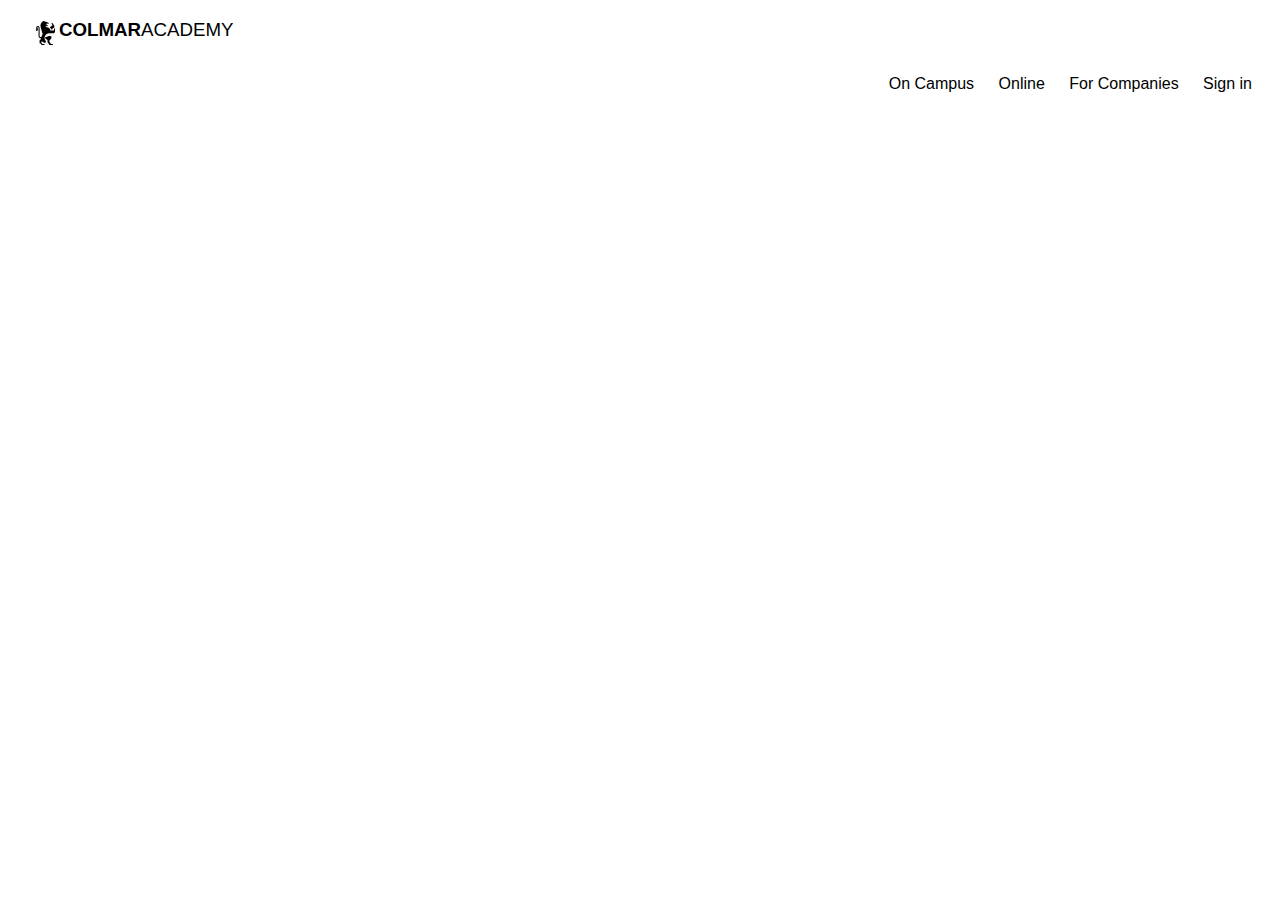
==== 2-colmar/index-colmar.html @ 41a8f4df "Start colmar project" ====
<!DOCTYPE html>
<html>
    <head>
        <meta charset="utf-8">
        <meta http-equiv="X-UA-Compatible" content="IE=edge">
        <title>Colmar</title>
        <meta name="description" content="">
        <meta name="viewport" content="width=device-width, initial-scale=1">
        <link rel="stylesheet" href="./resources/index-colmar.css">
    </head>
    <body>
        <header>
            <img src="./resources/images/ic-logo.svg"/>
            <h3>Colmar<b>Academy</b></h3>
            <ul>
                <li>On Campus</li>
                <li>Online</li>
                <li>For Companies</li>
                <li>Sign in</li>
            </ul>
        </header>
    </body>
</html>
---- 2-colmar/resources/index-colmar.css ----
html{
    font-size: 16px;
    font-family: Helvetica;
}

header{
    height: 4rem;
}

header img{
    margin-left: 1.5rem;
    float: left;
}

header h3{
    text-transform: uppercase;
}

header ul{
    float: right;
}

header li{
    display: flex;
    display: inline-block;
    justify-content: space-between;
    margin-right: 1.25rem;
}

header b{
    font-weight: 100;
}
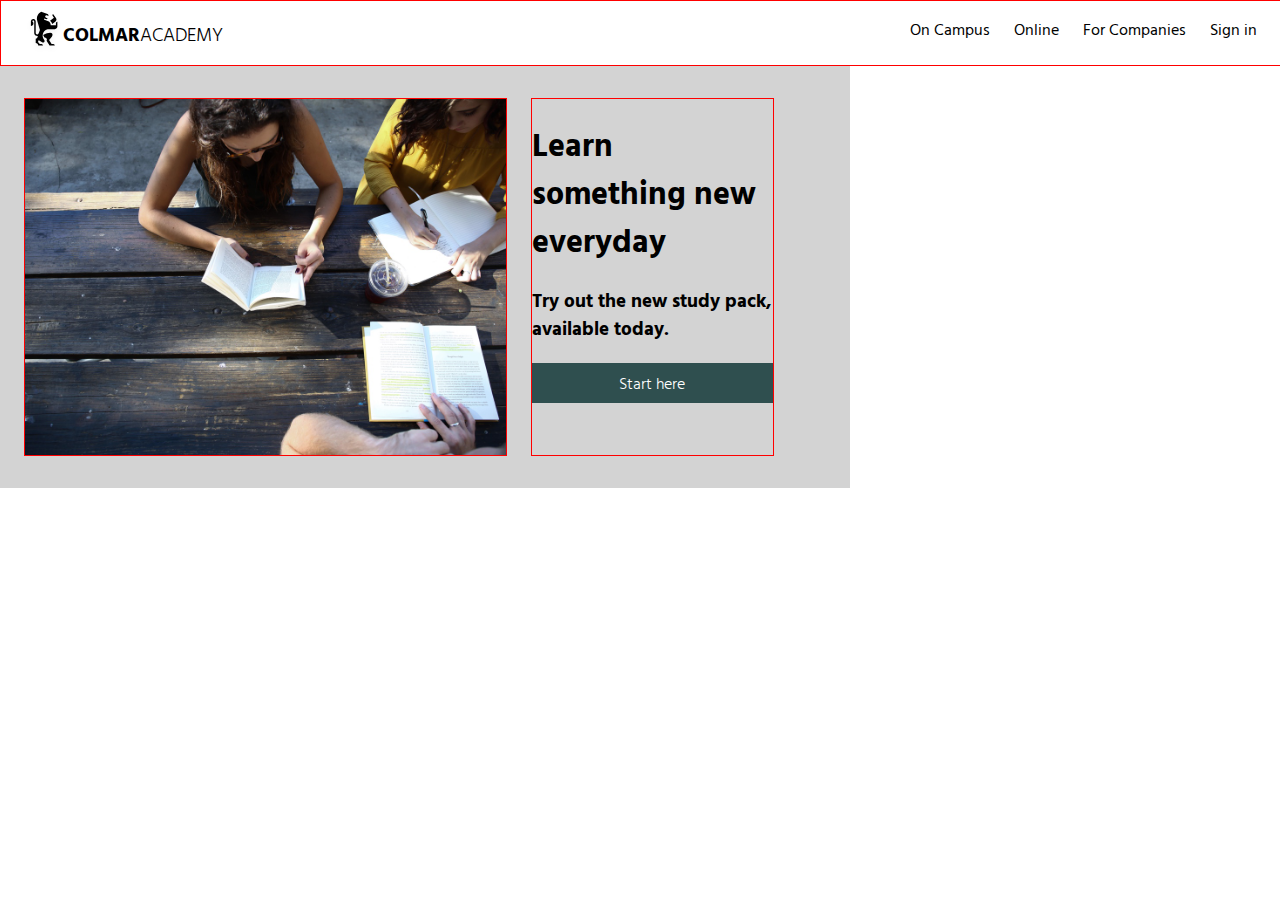
==== commit 610b8372: "felx" ====
--- a/2-colmar/index-colmar.html
+++ b/2-colmar/index-colmar.html
@@ -7,6 +7,7 @@
         <meta name="description" content="">
         <meta name="viewport" content="width=device-width, initial-scale=1">
         <link rel="stylesheet" href="./resources/index-colmar.css">
+        <link href="https://fonts.googleapis.com/css?family=Biryani:400,800,900|Hind+Vadodara:400,600" rel="stylesheet">
     </head>
     <body>
         <header>
@@ -19,5 +20,13 @@
                 <li>Sign in</li>
             </ul>
         </header>
+        <section class="top">
+            <img src="resources/images/banner.jpg"/>
+            <div class="aside-text">
+                <h1>Learn something new everyday</h1>
+                <h3>Try out the new study pack, available today.</h3>
+                <h4>Start here</h4>
+            </div>
+        </section>
     </body>
 </html>--- a/2-colmar/resources/index-colmar.css
+++ b/2-colmar/resources/index-colmar.css
@@ -1,32 +1,75 @@
 html{
     font-size: 16px;
-    font-family: Helvetica;
+    font-family: 'Hind Vadodara', sans-serif;
 }
+body {
+    margin: 0px 0px 0px 0px;
+  }
 
 header{
     height: 4rem;
+    border: solid 1px red;
+    width: 100%;
+    position: sticky;
 }
 
 header img{
-    margin-left: 1.5rem;
+    margin: 0.5rem 0rem 0.5rem 1.5rem;
+    height: 70%;
     float: left;
 }
 
 header h3{
     text-transform: uppercase;
+    display: inline-block;
 }
 
 header ul{
     float: right;
+    margin-right: 1.5rem;
+    height: 100%;
+
 }
 
 header li{
     display: flex;
     display: inline-block;
-    justify-content: space-between;
-    margin-right: 1.25rem;
+    margin-left: 1.25rem;
+    
 }
 
 header b{
     font-weight: 100;
-}+}
+
+.top{
+    background-color: lightgray;
+    padding: 2rem 1.5rem;
+    display: flex;
+
+}
+
+.top img{
+    width: 60%;
+    display: inline-block;
+    border: solid 1px red;
+    margin-right: 1.5rem;
+}
+
+.aside-text{
+    width: 30%;
+    display: inline-block;
+    border: solid 1px red;
+}
+
+.aside-text h4{
+    background-color: darkslategrey;
+    padding: 0.5rem 0;
+    text-align: center;
+    color: white;
+    font-weight: 50;
+}
+
+.aside-text h1{
+    font-weight: 700;
+}
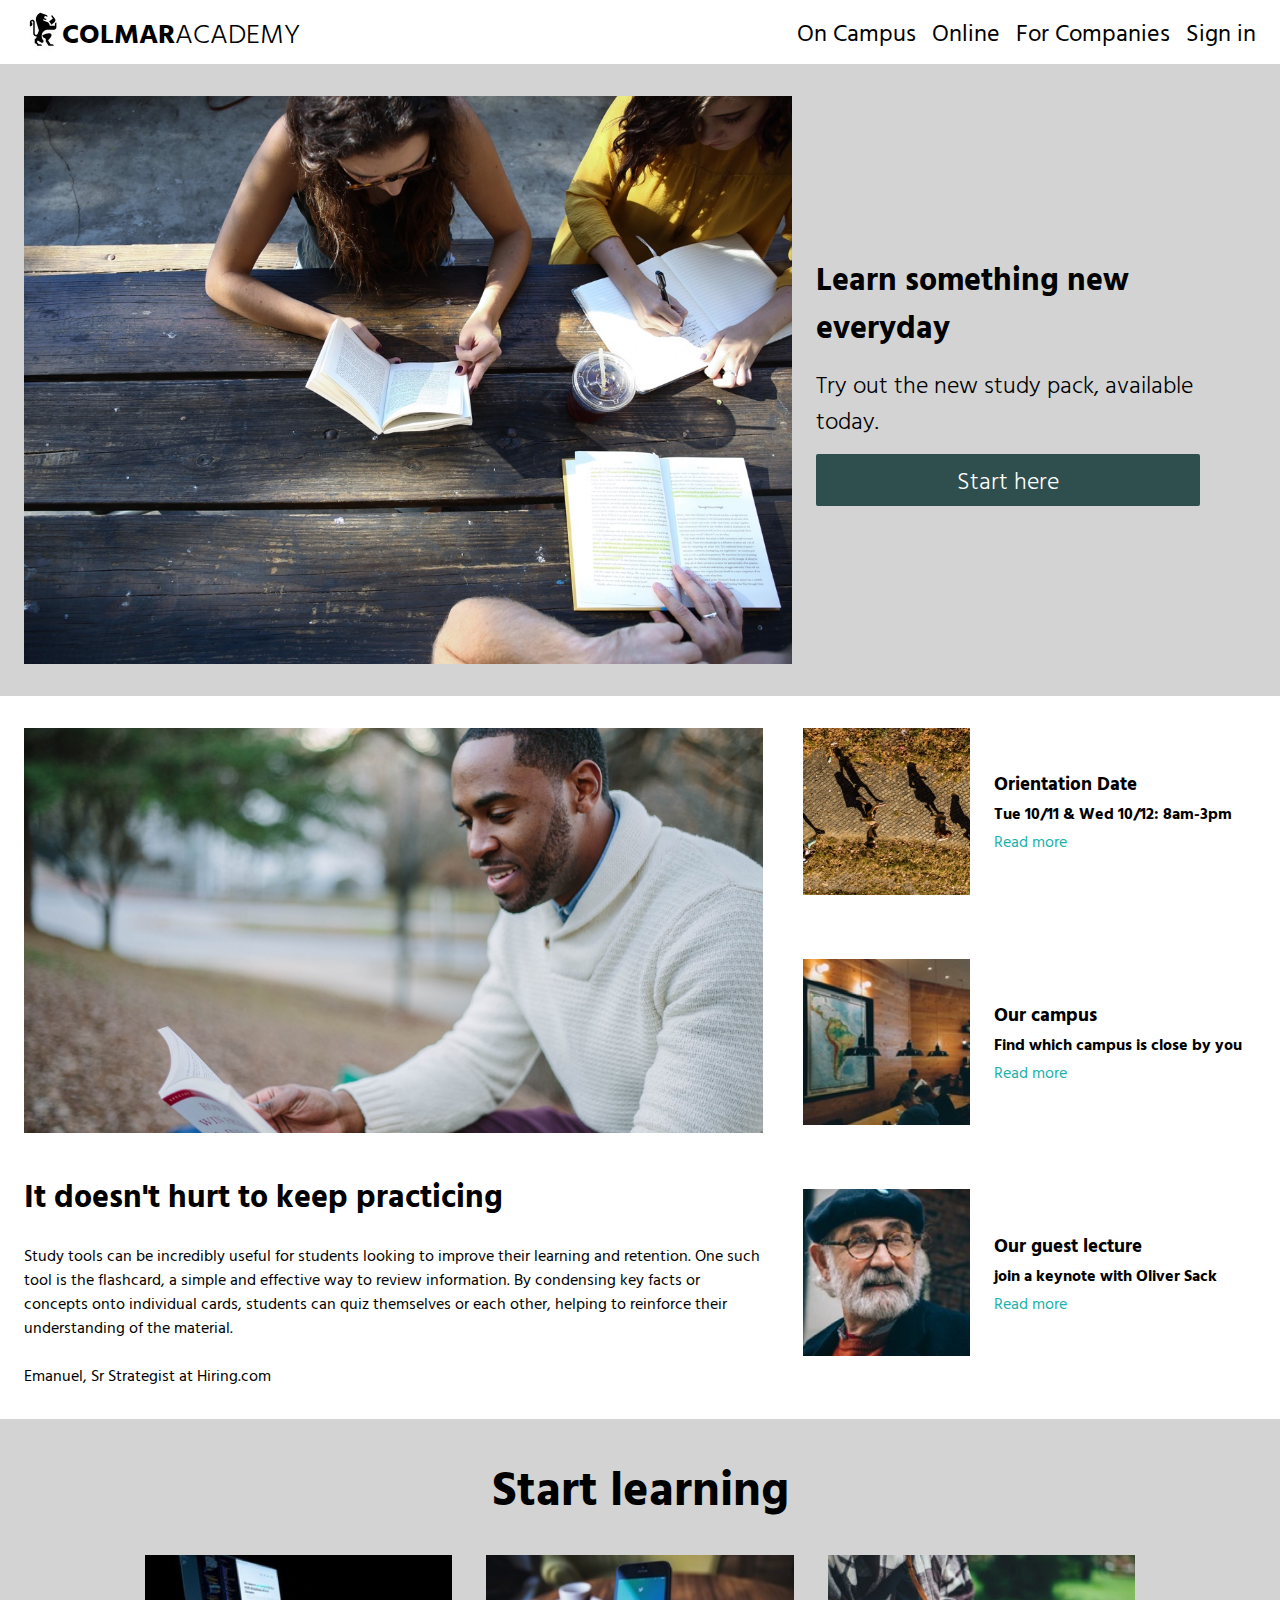
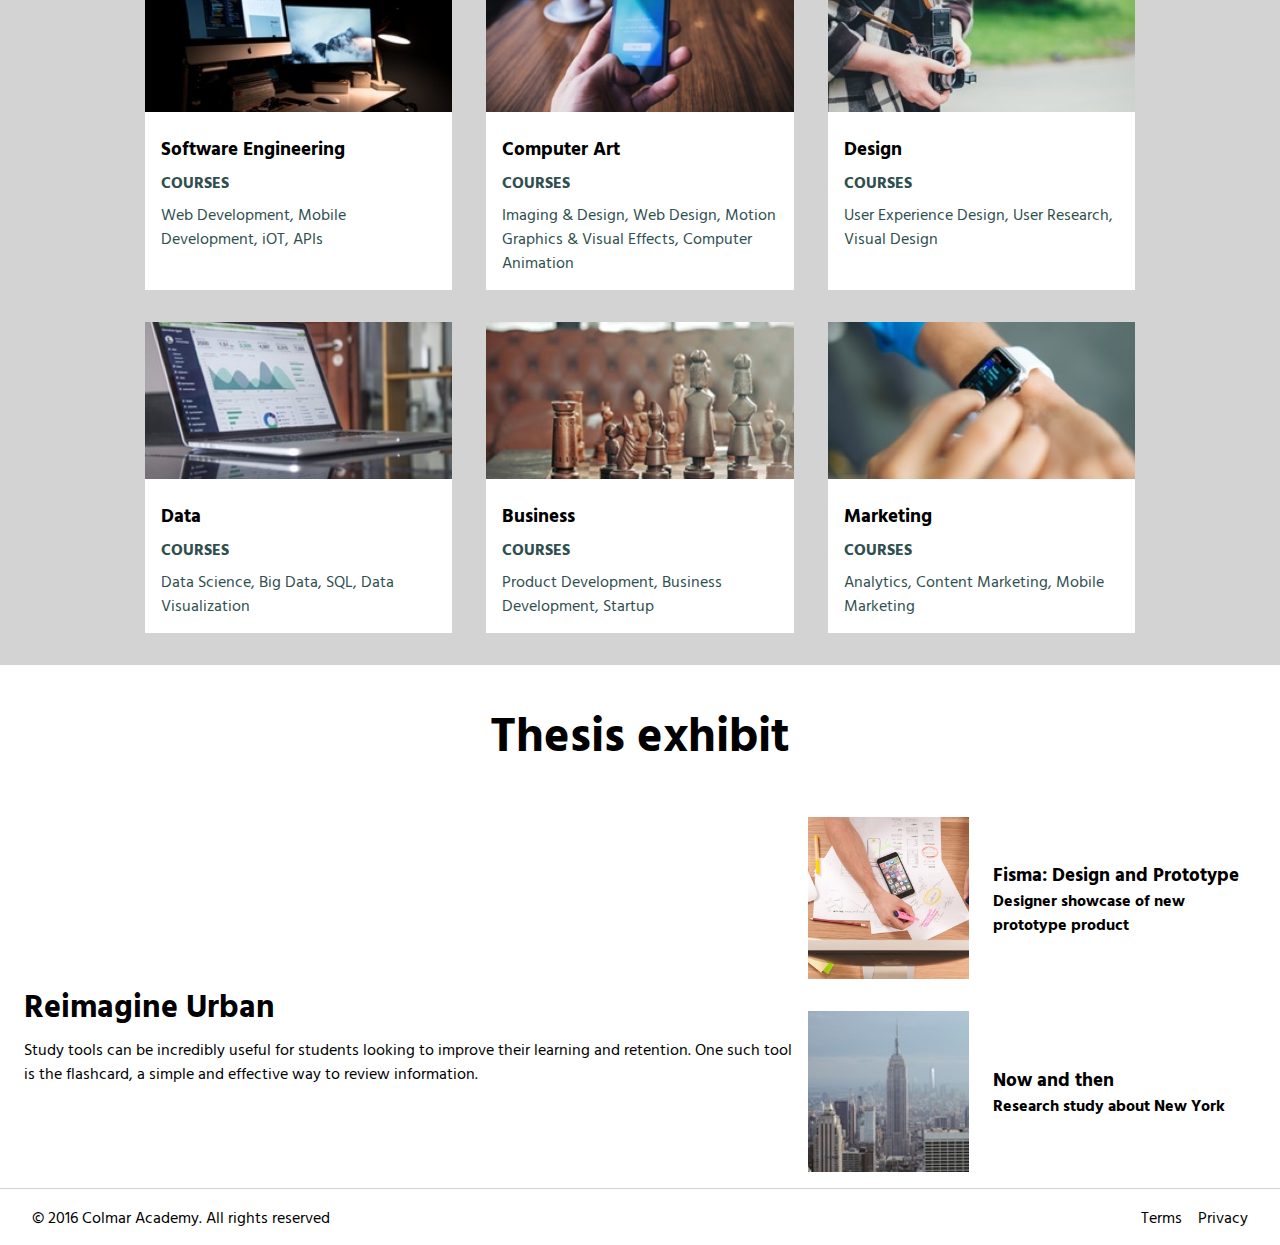
==== commit 6ab349ff: "Roughly finished" ====
--- a/2-colmar/index-colmar.html
+++ b/2-colmar/index-colmar.html
@@ -28,5 +28,143 @@
                 <h4>Start here</h4>
             </div>
         </section>
+        <section class="middle-1">
+            <div class="middle-container-left">
+                <img src="resources/images/information-main.jpg"/>
+                <div class="middle-text">
+                    <h1>It doesn't hurt to keep practicing</h1>
+                    <p>Study tools can be incredibly useful for 
+                        students looking to improve their learning 
+                        and retention. One such tool is the flashcard, 
+                        a simple and effective way to review information. 
+                        By condensing key facts or concepts onto individual 
+                        cards, students can quiz themselves or each other, 
+                        helping to reinforce their understanding of the 
+                        material.</p>
+                    <p>Emanuel, Sr Strategist at Hiring.com</p>
+                </div>
+            </div>
+            <div class="middle-container-right">
+                <div class="right-1">
+                    <img src="resources/images/information-orientation.jpg"/>
+                    <div class="right-1-text">
+                        <h3>Orientation Date</h3>
+                        <h4>Tue 10/11 & Wed 10/12: 8am-3pm</h4>
+                        <p id="read-more">Read more</p>
+                    </div>
+                </div>
+                <div class="right-2">
+                    <img src="resources/images/information-campus.jpg"/>
+                    <div class="right-2-text">
+                        <h3>Our campus</h3>
+                        <h4>Find which campus is close by you</h4>
+                        <p id="read-more">Read more</p>
+                    </div>
+                </div>
+                <div class="right-3">
+                    <img src="resources/images/information-guest-lecture.jpg"/>
+                    <div class="right-3-text">
+                        <h3>Our guest lecture</h3>
+                        <h4>join a keynote with Oliver Sack</h4>
+                        <p id="read-more">Read more</p>
+                    </div>
+                </div>
+            </div>
+        </section>
+        <section class="middle-2">
+            <div class="single-text">
+                <h1>Start learning</h1>
+            </div>
+            <div class="box-container">
+                <div class="box-1">
+                    <img src="resources/images/course-software.jpg"/>
+                    <div class="box-text" id="1">
+                        <h3>Software Engineering</h3>
+                        <h4>COURSES</h4>
+                        <p>Web Development, Mobile Development, iOT, APIs</p>
+                    </div>
+                </div>
+                <div class="box-2">
+                    <img src="resources/images/course-computer-art.jpg"/>
+                    <div class="box-text" id="2">
+                        <h3>Computer Art</h3>
+                        <h4>COURSES</h4>
+                        <p>Imaging & Design, Web Design, Motion Graphics & Visual Effects,
+                            Computer Animation
+                        </p>
+                    </div>
+                </div>
+                <div class="box-3">
+                    <img src="resources/images/course-design.jpg"/>
+                    <div class="box-text" id="3">
+                        <h3>Design</h3>
+                        <h4>COURSES</h4>
+                        <p>User Experience Design, User Research, Visual Design</p>
+                    </div>
+                </div>
+                <div class="box-4">
+                    <img src="resources/images/course-data.jpg"/>
+                    <div class="box-text" id="4">
+                        <h3>Data</h3>
+                        <h4>COURSES</h4>
+                        <p>Data Science, Big Data, SQL, Data Visualization</p>
+                    </div>
+                </div>
+                <div class="box-5">
+                    <img src="resources/images/course-business.jpg"/>
+                    <div class="box-text" id="5">
+                        <h3>Business</h3>
+                        <h4>COURSES</h4>
+                        <p>Product Development, Business Development, Startup</p>
+                    </div>
+                </div>
+                <div class="box-6">
+                    <img src="resources/images/course-marketing.jpg"/>
+                    <div class="box-text" id="6">
+                        <h3>Marketing</h3>
+                        <h4>COURSES</h4>
+                        <p>Analytics, Content Marketing, Mobile Marketing</p>
+                    </div>
+                </div>
+            </div>
+        </section>
+        <div class="single-text">
+            <h1>Thesis exhibit</h1>
+        </div>
+        <section class="bottom">
+            <div class="bottom-container-left">
+                <video src="resources/thesis.mp4" muted autoplay loop></video>
+                <div class="bottom-text">
+                    <h1>Reimagine Urban</h1>
+                    <p>Study tools can be incredibly useful for 
+                        students looking to improve their learning 
+                        and retention. One such tool is the flashcard, 
+                        a simple and effective way to review information. </p>
+                </div>
+            </div>
+            <div class="bottom-container-right">
+                <div class="bottom-1">
+                    <img src="resources/images/thesis-fisma.jpg"/>
+                    <div class="bottom-1-text">
+                        <h3>Fisma: Design and Prototype</h3>
+                        <h4>Designer showcase of new prototype product</h4>
+                    </div>
+                </div>
+                <div class="bottom-2">
+                    <img src="resources/images/thesis-now-and-then.jpg"/>
+                    <div class="bottom-2-text">
+                        <h3>Now and then</h3>
+                        <h4>Research study about New York</h4>
+                    </div>
+                </div>
+            </div>
+        </section>
+        <footer>
+            <p>© 2016 Colmar Academy. All rights reserved</p>
+            <ul>
+                <li>Terms</li>
+                <li>Privacy</li>
+            </ul>
+        </footer>
     </body>
 </html>--- a/2-colmar/resources/index-colmar.css
+++ b/2-colmar/resources/index-colmar.css
@@ -2,15 +2,22 @@
     font-size: 16px;
     font-family: 'Hind Vadodara', sans-serif;
 }
+*{
+    margin:0;
+    padding: 0;
+}
 body {
     margin: 0px 0px 0px 0px;
   }
 
 header{
     height: 4rem;
-    border: solid 1px red;
     width: 100%;
     position: sticky;
+    display: flex;
+    font-size: 1.5rem;
+    align-items: center;
+
 }
 
 header img{
@@ -26,15 +33,17 @@
 
 header ul{
     float: right;
-    margin-right: 1.5rem;
+    display: flex;
+    gap: 1rem;
     height: 100%;
-
+    margin: 0 1.5rem 0 auto;
+    align-items: center;
+    padding: 0;
 }
 
 header li{
-    display: flex;
-    display: inline-block;
-    margin-left: 1.25rem;
+    display: inline-block;
+    margin: auto;
     
 }
 
@@ -44,7 +53,8 @@
 
 .top{
     background-color: lightgray;
-    padding: 2rem 1.5rem;
+    padding: 2rem 0rem 2rem 1.5rem ;
+    width: 100%;
     display: flex;
 
 }
@@ -52,24 +62,202 @@
 .top img{
     width: 60%;
     display: inline-block;
-    border: solid 1px red;
     margin-right: 1.5rem;
 }
 
-.aside-text{
+div.aside-text{
     width: 30%;
     display: inline-block;
-    border: solid 1px red;
+    display: flex;
+    align-items: left;
+    flex-direction: column;
+    justify-content: center;
+    gap: 1rem;
+}
+
+.aside-text h1{
+    font-size: 2rem;;
 }
 
 .aside-text h4{
     background-color: darkslategrey;
     padding: 0.5rem 0;
-    text-align: center;
     color: white;
     font-weight: 50;
-}
-
-.aside-text h1{
-    font-weight: 700;
-}
+    text-align: center;
+    width: 100%;
+    font-size: 1.5rem;
+    border-radius: 2px;
+}
+
+.aside-text h3{
+    font-weight: 100;
+    font-size:1.5rem;
+}
+
+.middle-1 img{
+    width: 100%;
+    margin: 2rem 1.5rem 2rem 0rem;
+}
+
+.middle-container-left{
+    width: 60%;
+    margin-right: 1.5rem;
+}
+
+.middle-1{
+    display: flex;
+    padding-left: 1.5rem;
+}
+
+.middle-text{
+    width: 100%;
+    padding-bottom: 2rem;
+}
+
+.middle-text p{
+    padding-top: 1.5rem;
+}
+
+.middle-text h1{
+    font-weight: 1000;
+}
+
+.middle-container-right{
+    width: 40%;
+}
+
+.right-1 img,.right-2 img,.right-3 img{
+    width: 35%;
+    height: auto;
+    display: inline-block;
+
+}
+
+.right-1,.right-2,.right-3{
+    margin-left: 1rem;
+    display: flex;
+
+}
+
+.right-1-text, .right-2-text, .right-3-text{
+    display: inline-block;
+    display: flex;
+    flex-direction: column;
+    justify-content: center;
+    gap: 0.25rem;
+    width: 65%;
+}
+
+p#read-more{
+    color: lightseagreen;
+}
+
+.single-text{
+    width: 100%;
+    text-align: center;
+    font-size: 1.5rem;;
+    padding: 2rem 0rem;
+}
+
+.middle-2{
+    background-color: lightgray; 
+    padding-bottom: 2rem;
+}
+
+.box-container{
+    display: flex;
+    width: 80%;
+    flex-wrap: wrap;
+    margin: 0 auto;
+    row-gap: 2rem;
+    justify-content: space-around;
+}
+
+.box-1, .box-2,.box-3, .box-4,.box-5, .box-6{
+    display: inline-block;
+    background-color: white;
+    width:30%;
+}
+
+.box-container img{
+    height: auto;
+    width: 100%;
+}
+
+.box-container h4{
+    color: darkslategray;
+}
+
+.box-container p{
+    color: darkslategray;
+}
+
+.box-text{
+    padding: 1rem;
+}
+
+.box-text h4{
+    margin:0.5rem 0;
+}
+
+.bottom{
+    width: 100%;
+    display: flex;
+    padding-left: 1.5rem;
+}
+
+.bottom-container-left{
+    width: 60%;
+}
+
+video{
+    width: 100%;
+}
+
+.bottom-container-right{
+    display: flex;
+    flex-direction: column;
+    width: 36%;
+    align-items: end;
+}
+
+.bottom-container-right img{
+    width: 35%;
+    margin: 1rem;
+}
+
+.bottom-1, .bottom-2{
+    display: flex;
+    align-items: center;
+}
+
+.bottom-1-text, .bottom-2-text{
+    margin-left: 0.5rem;
+}
+
+.bottom-text{
+    margin: 1.5rem 0 2rem 0rem;
+}
+
+.bottom-text p{
+    margin-top: 0.5rem;
+}
+
+footer{
+    padding: 1rem 2rem;
+    border-top: 1px lightgray solid;
+}
+footer p{
+    display: inline-block;
+}
+
+footer ul{
+    float: right;
+    display: flex;
+    gap: 1rem;
+}
+
+footer li{
+    display: inline-block;
+}